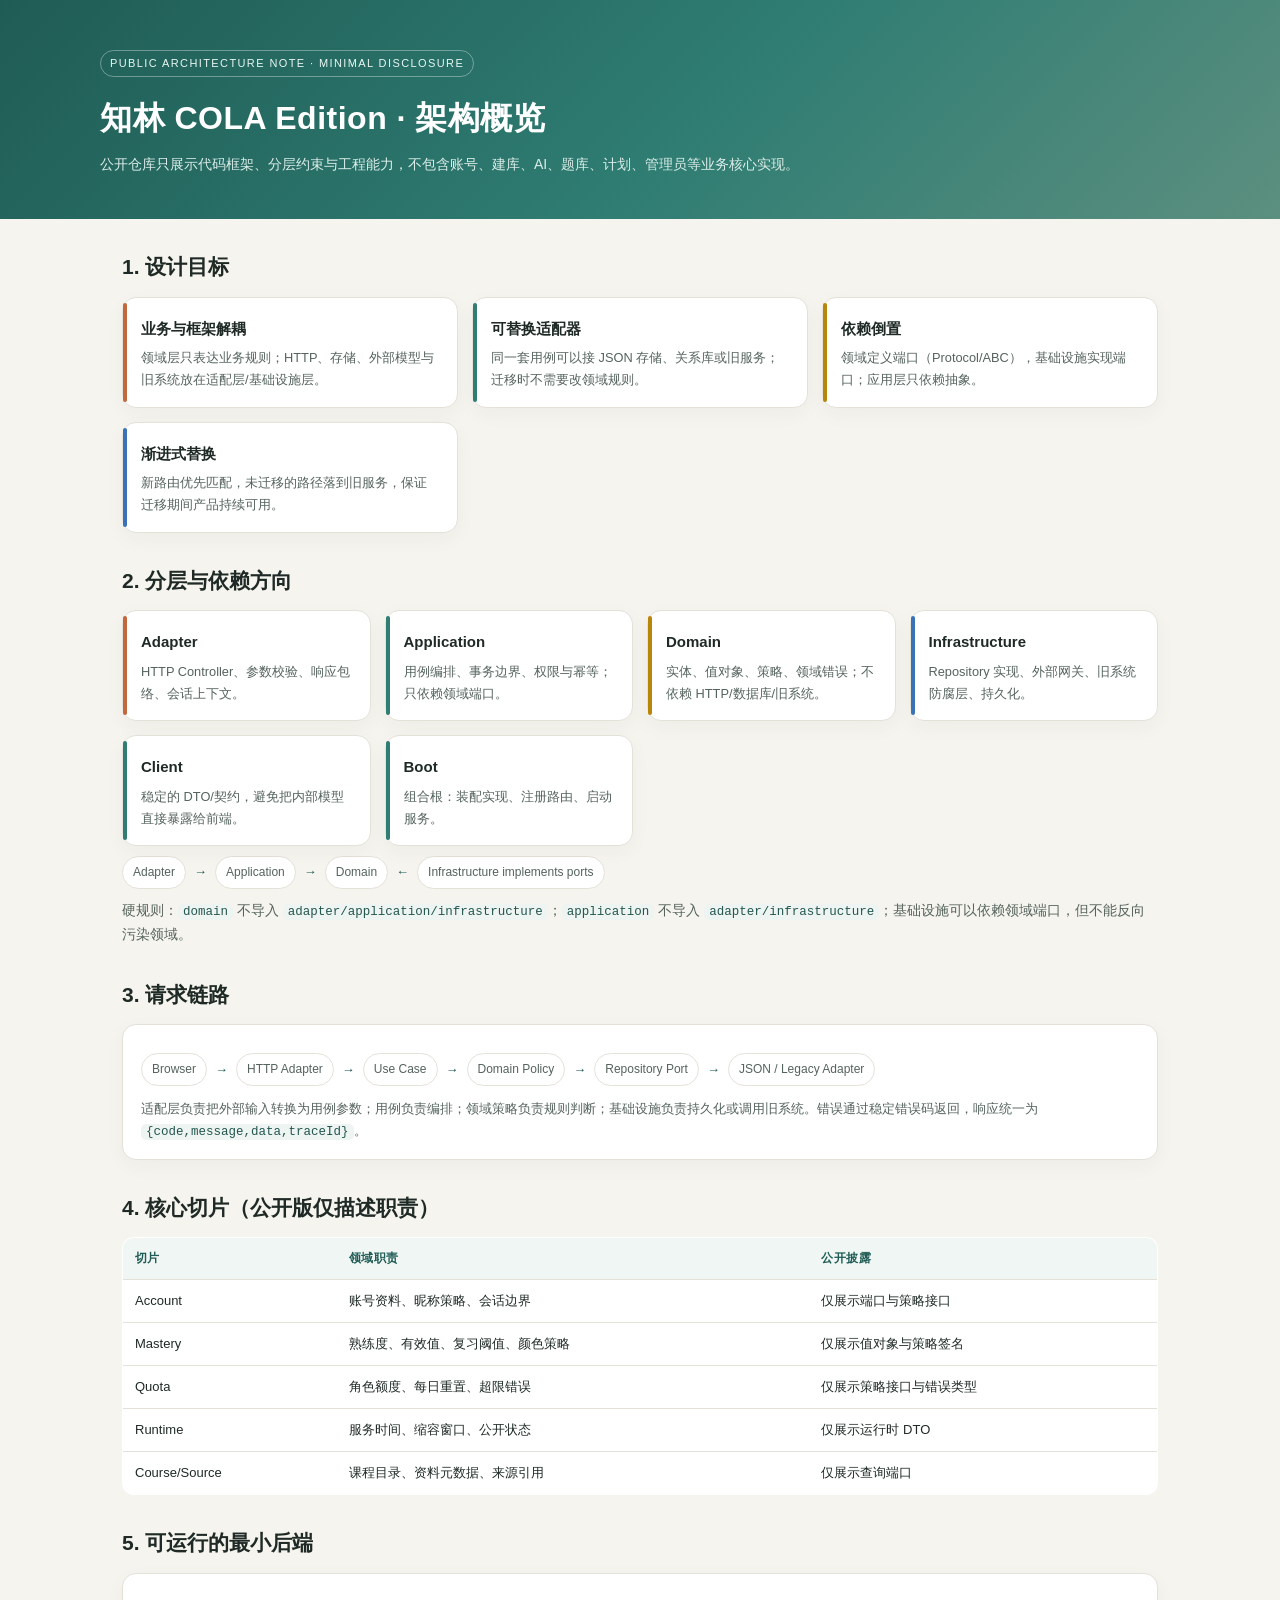
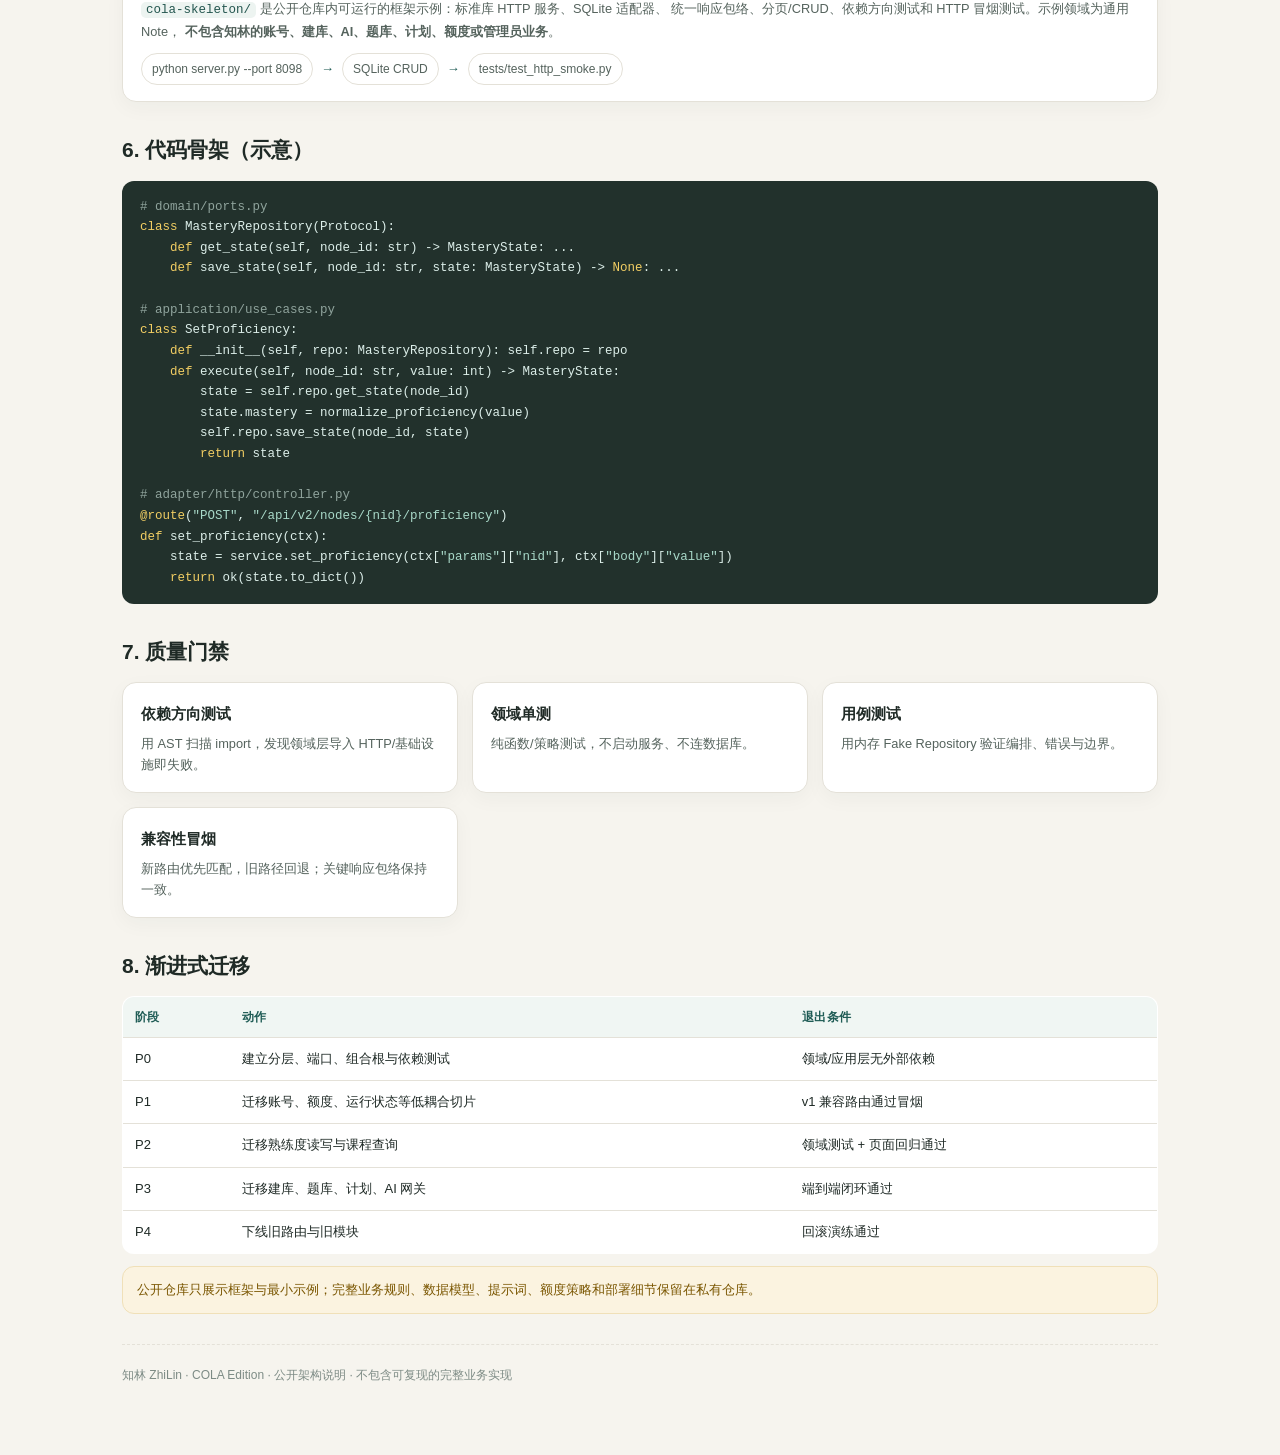
==== architecture.html @ 95375367 "feat: add COLA architecture overview and runnable minimal backend demo" ====
<!DOCTYPE html>
<html lang="zh-CN">
<head>
<meta charset="utf-8">
<meta name="viewport" content="width=device-width,initial-scale=1">
<meta name="description" content="知林 COLA Edition 架构概览：分层、依赖方向、请求链路与迁移策略。">
<title>知林 COLA Edition · 架构概览</title>
<style>
  :root {
    --ink:#1f2a26; --ink2:#55635d; --ink3:#7d8b85; --line:#e4e1d8;
    --bg:#f6f4ee; --card:#fff; --brand:#2f7d73; --brand2:#1f5c55;
    --soft:#e8f3f0; --gold:#b8860b; --code:#22312c;
  }
  * { box-sizing:border-box; }
  body {
    margin:0; background:var(--bg); color:var(--ink);
    font-family:-apple-system,BlinkMacSystemFont,"Segoe UI","PingFang SC","Microsoft YaHei",sans-serif;
    line-height:1.7;
  }
  header {
    background:linear-gradient(135deg,#1f5c55,#2f7d73 55%,#5c8f7f);
    color:#fff; padding:48px 24px 42px;
  }
  .wrap { max-width:1080px; margin:0 auto; }
  header h1 { margin:0 0 8px; font-size:32px; letter-spacing:.5px; }
  header p { margin:0; max-width:760px; color:#dceee9; font-size:14px; }
  .badge {
    display:inline-block; margin-bottom:14px; padding:3px 9px; border:1px solid rgba(255,255,255,.35);
    border-radius:999px; font-size:11px; letter-spacing:1.4px; color:#e8f7f3;
  }
  main { max-width:1080px; margin:0 auto; padding:30px 22px 70px; }
  section { margin:0 0 30px; }
  h2 { font-size:21px; margin:0 0 12px; }
  h3 { font-size:15px; margin:0 0 6px; }
  p { color:var(--ink2); font-size:14px; }
  .grid { display:grid; gap:14px; }
  .g2 { grid-template-columns:repeat(auto-fit,minmax(280px,1fr)); }
  .g3 { grid-template-columns:repeat(auto-fit,minmax(210px,1fr)); }
  .card {
    background:var(--card); border:1px solid var(--line); border-radius:14px;
    padding:18px 18px 16px; box-shadow:0 6px 20px rgba(36,49,45,.04);
  }
  .card p { margin:6px 0 0; font-size:12.8px; }
  .layer { position:relative; padding-left:18px; }
  .layer::before {
    content:""; position:absolute; left:0; top:5px; bottom:5px; width:4px;
    border-radius:4px; background:var(--brand);
  }
  .layer.outer::before { background:#c2683c; }
  .layer.domain::before { background:var(--gold); }
  .layer.infra::before { background:#3a72b8; }
  .flow { display:flex; flex-wrap:wrap; gap:8px; align-items:center; margin:10px 0 0; }
  .flow span {
    background:#fff; border:1px solid var(--line); border-radius:999px;
    padding:5px 10px; font-size:12px; color:var(--ink2);
  }
  .flow b { color:var(--brand2); font-size:13px; }
  table { width:100%; border-collapse:collapse; background:#fff; border:1px solid var(--line); border-radius:12px; overflow:hidden; }
  th,td { text-align:left; padding:10px 12px; border-bottom:1px solid var(--line); font-size:13px; vertical-align:top; }
  th { background:#f0f6f3; color:var(--brand2); font-size:12px; letter-spacing:.4px; }
  tr:last-child td { border-bottom:0; }
  code,pre { font-family:"SFMono-Regular",Consolas,"Liberation Mono",monospace; }
  code { background:#edf4f1; color:#24564f; padding:1px 5px; border-radius:5px; font-size:12.5px; }
  pre {
    background:var(--code); color:#dceee9; padding:16px 18px; border-radius:12px;
    overflow:auto; font-size:12.5px; line-height:1.65;
  }
  pre .k { color:#f2ce63; } pre .s { color:#a8d8c8; } pre .c { color:#8fa39c; }
  .note { background:#fbf3e0; border:1px solid #f0e0b8; color:#7a5600; border-radius:12px; padding:12px 14px; font-size:13px; }
  .ok { color:var(--brand2); font-weight:650; }
  footer { color:var(--ink3); font-size:12px; padding-top:20px; border-top:1px dashed var(--line); }
  @media (max-width:560px) {
    header { padding:34px 18px 30px; }
    header h1 { font-size:25px; }
    main { padding:22px 14px 50px; }
    th,td { padding:8px; font-size:12px; }
  }
  @media print {
    header { background:#fff !important; color:#111; border-bottom:2px solid #2f7d73; }
    header p,.badge { color:#333; }
    body { background:#fff; }
    .card,table,pre { box-shadow:none; break-inside:avoid; }
    a { color:#111; text-decoration:none; }
  }
</style>
</head>
<body>
<header>
  <div class="wrap">
    <div class="badge">PUBLIC ARCHITECTURE NOTE · MINIMAL DISCLOSURE</div>
    <h1>知林 COLA Edition · 架构概览</h1>
    <p>公开仓库只展示代码框架、分层约束与工程能力，不包含账号、建库、AI、题库、计划、管理员等业务核心实现。</p>
  </div>
</header>
<main>
  <section>
    <h2>1. 设计目标</h2>
    <div class="grid g2">
      <div class="card layer outer"><h3>业务与框架解耦</h3><p>领域层只表达业务规则；HTTP、存储、外部模型与旧系统放在适配层/基础设施层。</p></div>
      <div class="card layer"><h3>可替换适配器</h3><p>同一套用例可以接 JSON 存储、关系库或旧服务；迁移时不需要改领域规则。</p></div>
      <div class="card layer domain"><h3>依赖倒置</h3><p>领域定义端口（Protocol/ABC），基础设施实现端口；应用层只依赖抽象。</p></div>
      <div class="card layer infra"><h3>渐进式替换</h3><p>新路由优先匹配，未迁移的路径落到旧服务，保证迁移期间产品持续可用。</p></div>
    </div>
  </section>

  <section>
    <h2>2. 分层与依赖方向</h2>
    <div class="grid g3">
      <div class="card layer outer"><h3>Adapter</h3><p>HTTP Controller、参数校验、响应包络、会话上下文。</p></div>
      <div class="card layer"><h3>Application</h3><p>用例编排、事务边界、权限与幂等；只依赖领域端口。</p></div>
      <div class="card layer domain"><h3>Domain</h3><p>实体、值对象、策略、领域错误；不依赖 HTTP/数据库/旧系统。</p></div>
      <div class="card layer infra"><h3>Infrastructure</h3><p>Repository 实现、外部网关、旧系统防腐层、持久化。</p></div>
      <div class="card layer"><h3>Client</h3><p>稳定的 DTO/契约，避免把内部模型直接暴露给前端。</p></div>
      <div class="card layer"><h3>Boot</h3><p>组合根：装配实现、注册路由、启动服务。</p></div>
    </div>
    <div class="flow">
      <span>Adapter</span><b>→</b><span>Application</span><b>→</b><span>Domain</span>
      <b>←</b><span>Infrastructure implements ports</span>
    </div>
    <p style="margin-top:10px">硬规则：<code>domain</code> 不导入 <code>adapter/application/infrastructure</code>；<code>application</code> 不导入 <code>adapter/infrastructure</code>；基础设施可以依赖领域端口，但不能反向污染领域。</p>
  </section>

  <section>
    <h2>3. 请求链路</h2>
    <div class="card">
      <div class="flow">
        <span>Browser</span><b>→</b><span>HTTP Adapter</span><b>→</b><span>Use Case</span>
        <b>→</b><span>Domain Policy</span><b>→</b><span>Repository Port</span>
        <b>→</b><span>JSON / Legacy Adapter</span>
      </div>
      <p style="margin-top:12px">适配层负责把外部输入转换为用例参数；用例负责编排；领域策略负责规则判断；基础设施负责持久化或调用旧系统。错误通过稳定错误码返回，响应统一为 <code>{code,message,data,traceId}</code>。</p>
    </div>
  </section>

  <section>
    <h2>4. 核心切片（公开版仅描述职责）</h2>
    <table>
      <thead><tr><th>切片</th><th>领域职责</th><th>公开披露</th></tr></thead>
      <tbody>
        <tr><td>Account</td><td>账号资料、昵称策略、会话边界</td><td>仅展示端口与策略接口</td></tr>
        <tr><td>Mastery</td><td>熟练度、有效值、复习阈值、颜色策略</td><td>仅展示值对象与策略签名</td></tr>
        <tr><td>Quota</td><td>角色额度、每日重置、超限错误</td><td>仅展示策略接口与错误类型</td></tr>
        <tr><td>Runtime</td><td>服务时间、缩容窗口、公开状态</td><td>仅展示运行时 DTO</td></tr>
        <tr><td>Course/Source</td><td>课程目录、资料元数据、来源引用</td><td>仅展示查询端口</td></tr>
      </tbody>
    </table>
  </section>

  <section>
    <h2>5. 可运行的最小后端</h2>
    <div class="card">
      <p><code>cola-skeleton/</code> 是公开仓库内可运行的框架示例：标准库 HTTP 服务、SQLite 适配器、
      统一响应包络、分页/CRUD、依赖方向测试和 HTTP 冒烟测试。示例领域为通用 Note，
      <b>不包含知林的账号、建库、AI、题库、计划、额度或管理员业务</b>。</p>
      <div class="flow">
        <span>python server.py --port 8098</span><b>→</b><span>SQLite CRUD</span>
        <b>→</b><span>tests/test_http_smoke.py</span>
      </div>
    </div>
  </section>

  <section>
    <h2>6. 代码骨架（示意）</h2>
    <pre><span class="c"># domain/ports.py</span>
<span class="k">class</span> MasteryRepository(Protocol):
    <span class="k">def</span> get_state(self, node_id: str) -&gt; MasteryState: ...
    <span class="k">def</span> save_state(self, node_id: str, state: MasteryState) -&gt; <span class="k">None</span>: ...

<span class="c"># application/use_cases.py</span>
<span class="k">class</span> SetProficiency:
    <span class="k">def</span> __init__(self, repo: MasteryRepository): self.repo = repo
    <span class="k">def</span> execute(self, node_id: str, value: int) -&gt; MasteryState:
        state = self.repo.get_state(node_id)
        state.mastery = normalize_proficiency(value)
        self.repo.save_state(node_id, state)
        <span class="k">return</span> state

<span class="c"># adapter/http/controller.py</span>
<span class="k">@route</span>(<span class="s">"POST"</span>, <span class="s">"/api/v2/nodes/{nid}/proficiency"</span>)
<span class="k">def</span> set_proficiency(ctx):
    state = service.set_proficiency(ctx[<span class="s">"params"</span>][<span class="s">"nid"</span>], ctx[<span class="s">"body"</span>][<span class="s">"value"</span>])
    <span class="k">return</span> ok(state.to_dict())</pre>
  </section>

  <section>
    <h2>7. 质量门禁</h2>
    <div class="grid g2">
      <div class="card"><h3>依赖方向测试</h3><p>用 AST 扫描 import，发现领域层导入 HTTP/基础设施即失败。</p></div>
      <div class="card"><h3>领域单测</h3><p>纯函数/策略测试，不启动服务、不连数据库。</p></div>
      <div class="card"><h3>用例测试</h3><p>用内存 Fake Repository 验证编排、错误与边界。</p></div>
      <div class="card"><h3>兼容性冒烟</h3><p>新路由优先匹配，旧路径回退；关键响应包络保持一致。</p></div>
    </div>
  </section>

  <section>
    <h2>8. 渐进式迁移</h2>
    <table>
      <thead><tr><th>阶段</th><th>动作</th><th>退出条件</th></tr></thead>
      <tbody>
        <tr><td>P0</td><td>建立分层、端口、组合根与依赖测试</td><td>领域/应用层无外部依赖</td></tr>
        <tr><td>P1</td><td>迁移账号、额度、运行状态等低耦合切片</td><td>v1 兼容路由通过冒烟</td></tr>
        <tr><td>P2</td><td>迁移熟练度读写与课程查询</td><td>领域测试 + 页面回归通过</td></tr>
        <tr><td>P3</td><td>迁移建库、题库、计划、AI 网关</td><td>端到端闭环通过</td></tr>
        <tr><td>P4</td><td>下线旧路由与旧模块</td><td>回滚演练通过</td></tr>
      </tbody>
    </table>
    <div class="note" style="margin-top:12px">公开仓库只展示框架与最小示例；完整业务规则、数据模型、提示词、额度策略和部署细节保留在私有仓库。</div>
  </section>

  <footer>知林 ZhiLin · COLA Edition · 公开架构说明 · 不包含可复现的完整业务实现</footer>
</main>
</body>
</html>
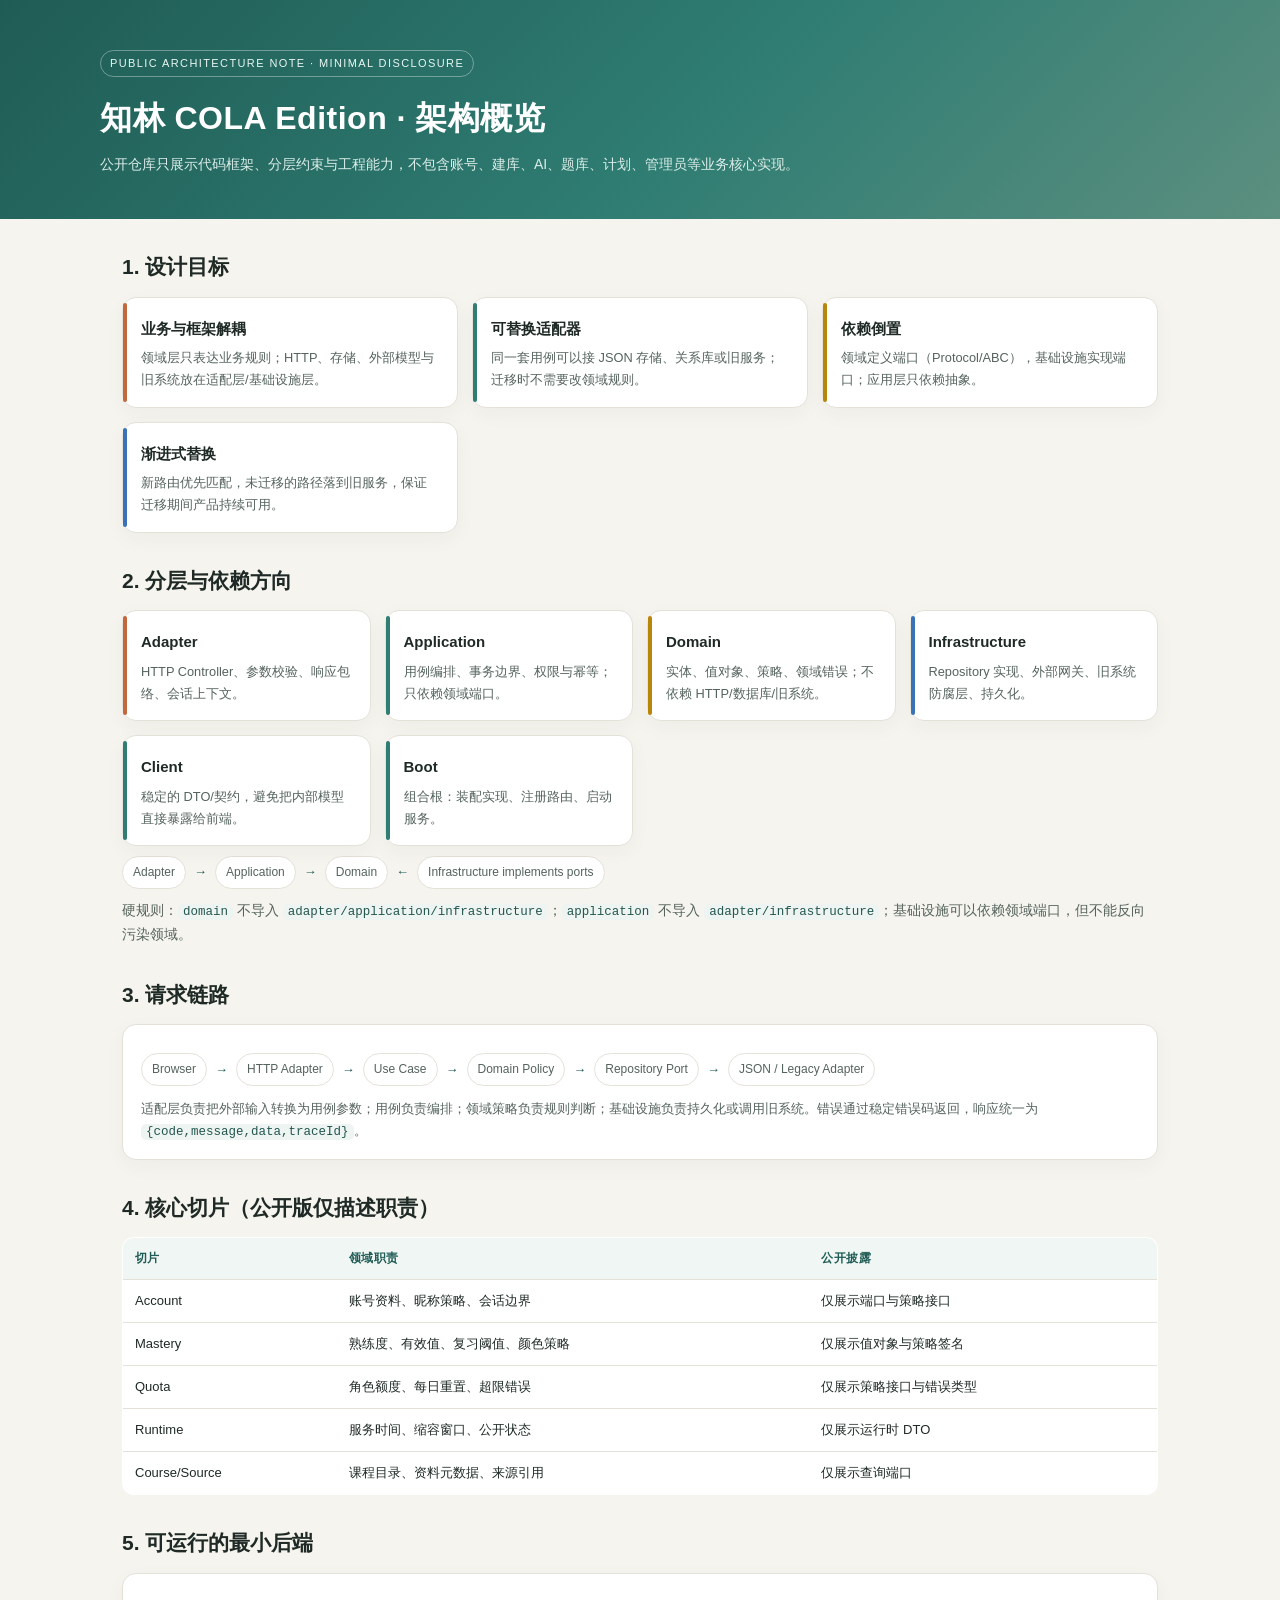
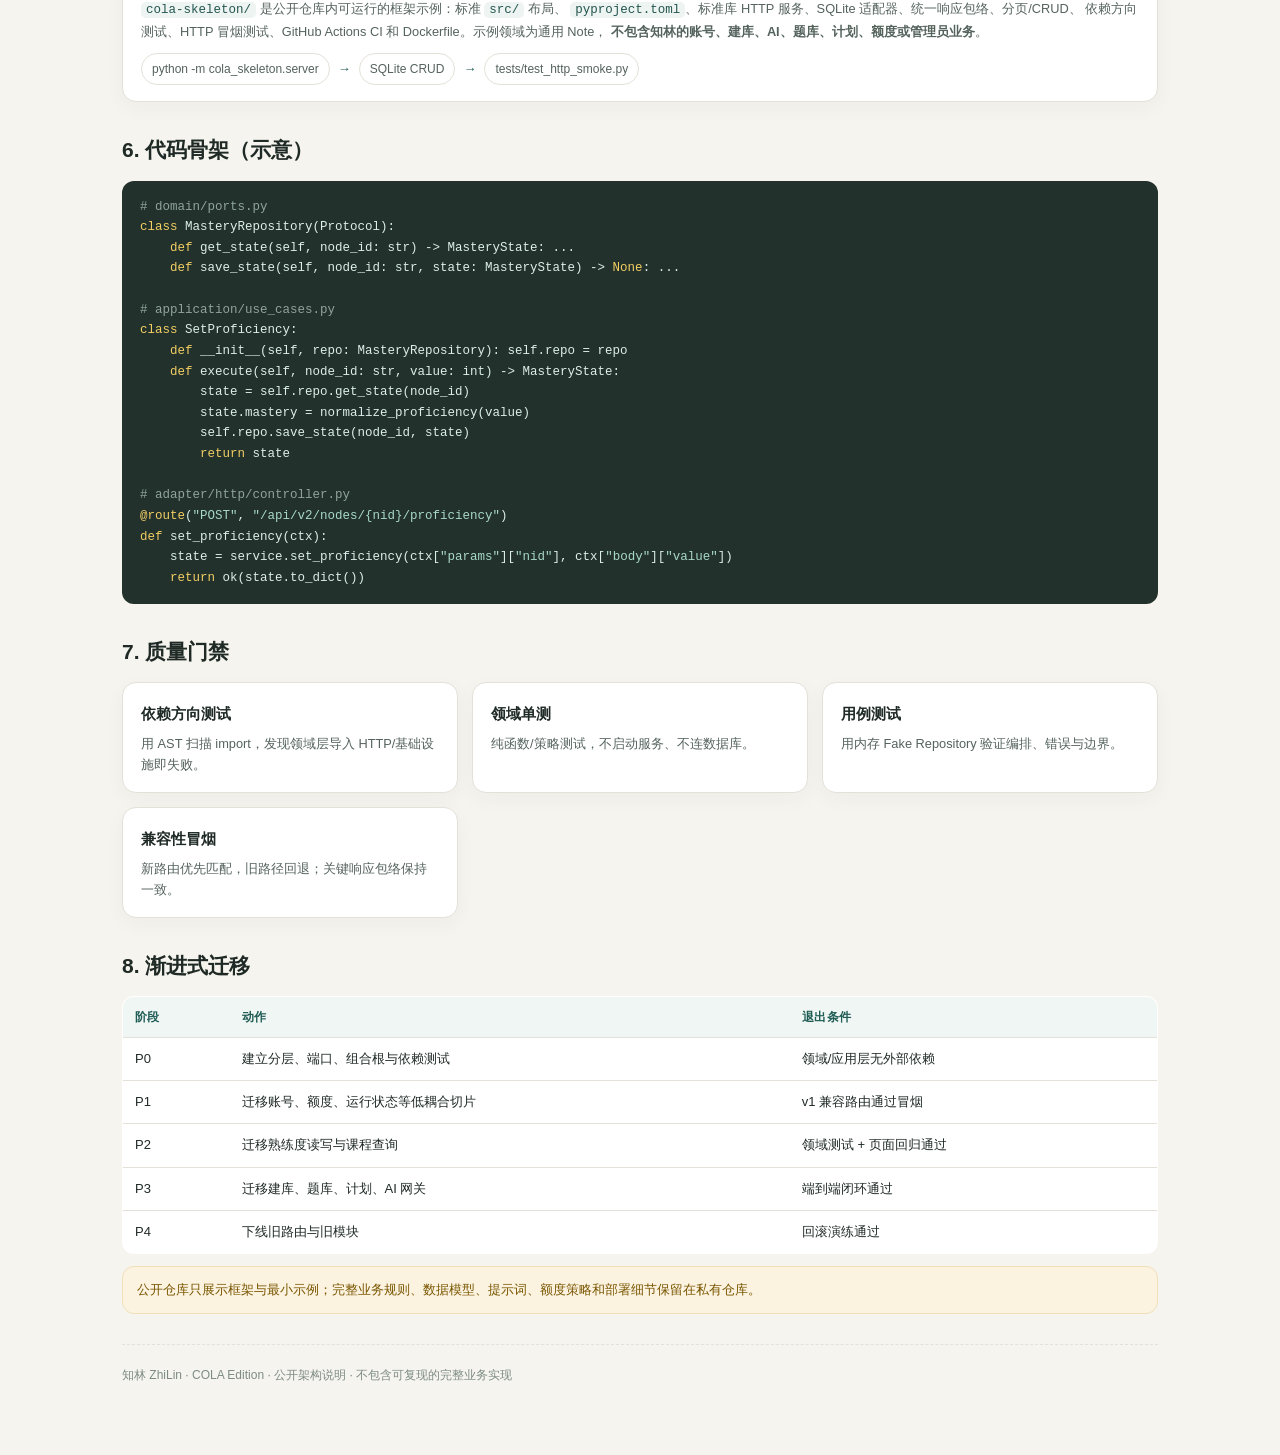
==== commit 7a675740: "refactor: organize COLA skeleton with src layout, tests and CI" ====
--- a/architecture.html
+++ b/architecture.html
@@ -149,11 +149,12 @@
   <section>
     <h2>5. 可运行的最小后端</h2>
     <div class="card">
-      <p><code>cola-skeleton/</code> 是公开仓库内可运行的框架示例：标准库 HTTP 服务、SQLite 适配器、
-      统一响应包络、分页/CRUD、依赖方向测试和 HTTP 冒烟测试。示例领域为通用 Note，
+      <p><code>cola-skeleton/</code> 是公开仓库内可运行的框架示例：标准 <code>src/</code> 布局、
+      <code>pyproject.toml</code>、标准库 HTTP 服务、SQLite 适配器、统一响应包络、分页/CRUD、
+      依赖方向测试、HTTP 冒烟测试、GitHub Actions CI 和 Dockerfile。示例领域为通用 Note，
       <b>不包含知林的账号、建库、AI、题库、计划、额度或管理员业务</b>。</p>
       <div class="flow">
-        <span>python server.py --port 8098</span><b>→</b><span>SQLite CRUD</span>
+        <span>python -m cola_skeleton.server</span><b>→</b><span>SQLite CRUD</span>
         <b>→</b><span>tests/test_http_smoke.py</span>
       </div>
     </div>
